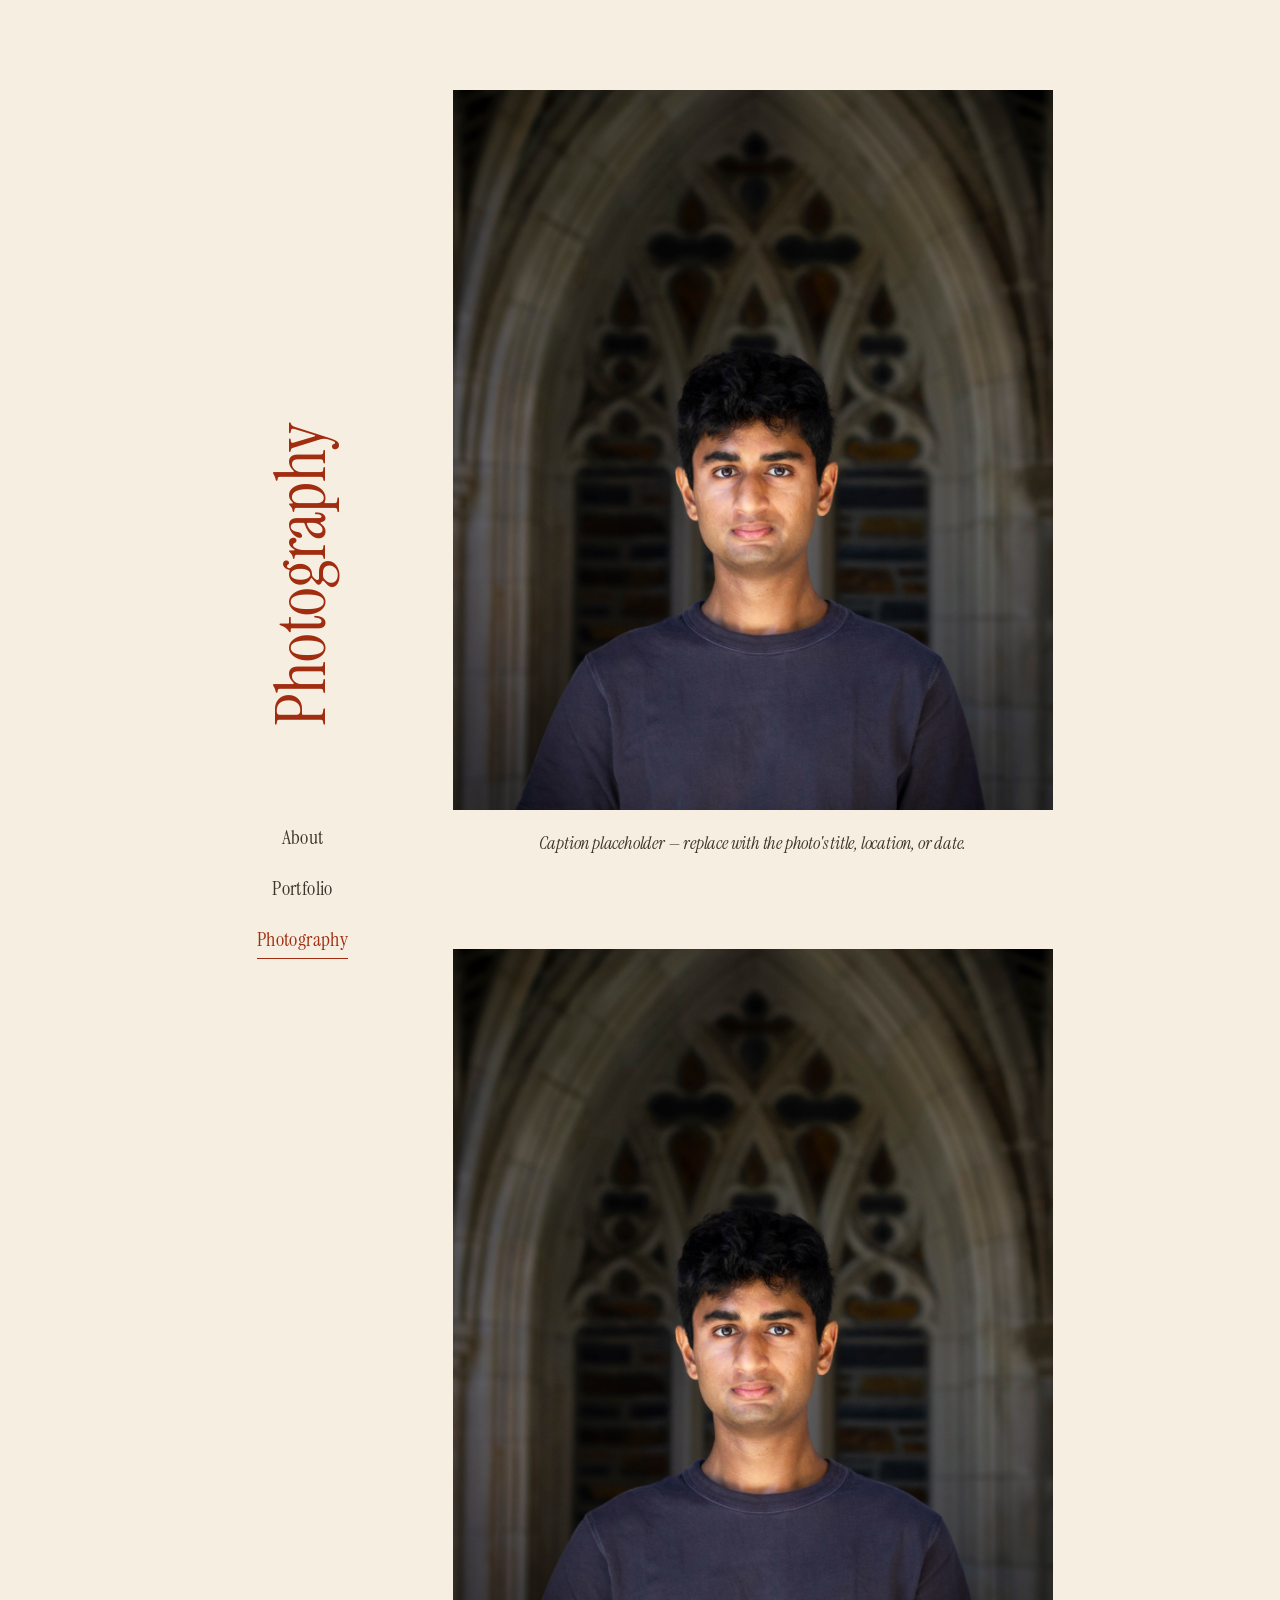
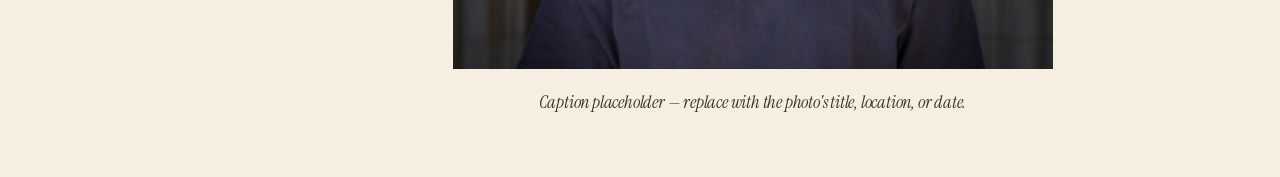
==== photography.html @ fc4f17ee "Add portfolio and photography pages with matching nav Co-Authored-By: Claude Sonnet 5 <noreply@anthr" ====
<!DOCTYPE html>
<html lang="en">
<head>
    <meta charset="UTF-8">
    <meta name="viewport" content="width=device-width, initial-scale=1.0">

    <title>Photography — Roshan Sundaram</title>
    <meta name="description" content="Roshan Sundaram — Photography.">

    <link rel="stylesheet" href="style.css">
</head>

<body>

    <main>

        <div class="content-layout">

            <aside class="identity">

                <div class="headshot-spacer" aria-hidden="true"></div>

                <div class="vertical-name">
                    <h1>Photography</h1>
                </div>

                <nav class="site-nav">
                    <a href="index.html">About</a>
                    <a href="portfolio.html">Portfolio</a>
                    <a href="photography.html" class="active">Photography</a>
                </nav>

            </aside>

            <section class="photo-list">

                <div class="photo-block">

                    <img
                        src="Photo.jpg"
                        alt="Photo placeholder one"
                        class="photo-image"
                    >

                    <p class="photo-caption">
                        Caption placeholder — replace with the photo's title, location, or date.
                    </p>

                </div>

                <div class="photo-block">

                    <img
                        src="Photo.jpg"
                        alt="Photo placeholder two"
                        class="photo-image"
                    >

                    <p class="photo-caption">
                        Caption placeholder — replace with the photo's title, location, or date.
                    </p>

                </div>

            </section>

        </div>

    </main>

</body>
</html>
---- style.css ----
/* @import url('https://fonts.googleapis.com/css2?family=DM+Sans:wght@400;500&family=Instrument+Serif:ital@0;1&family=Playfair+Display:wght@500;600&display=swap'); */
@import url('https://fonts.googleapis.com/css2?family=Instrument+Serif&display=swap');


:root {
    --background: #f6efe1;
    --text: #5e331a;
    --muted: #3f3429;
    --accent: #a12d10;
    --line: #d8cfc2;
    --link: #0f0156;
}


* {
    box-sizing: border-box;
}


html {
    scroll-behavior: smooth;
}


body {
    margin: 0;

    background: var(--background);
    color: var(--text);

    font-family: "Instrument Serif", serif;
    line-height: 1.7;
    font-size: 20px;
    letter-spacing: -0.01em;

    -webkit-font-smoothing: antialiased;
}


/* =================================
   PAGE
   ================================= */

main {
    width: min(100% - 40px, 900px);

    margin: 0 auto;

    padding: 90px 0 60px;
}


/* =================================
   MAIN TWO-COLUMN LAYOUT
   ================================= */

.content-layout {
    display: grid;

    /*
       Left column = photo + rotated title + nav
       Right column = page content
    */
    grid-template-columns: 170px minmax(0, 600px);

    column-gap: 55px;

    width: 825px;
    max-width: 100%;

    margin: 0 auto;

    align-items: start;
}


/* =================================
   LEFT IDENTITY COLUMN
   ================================= */

.identity {
    width: 150px;

    display: flex;
    flex-direction: column;
    align-items: center;

    position: sticky;
    top: 80px;
}


/* =================================
   SITE NAV — sits below the rotated title
   ================================= */

.site-nav {
    display: flex;
    flex-direction: column;
    align-items: center;

    gap: 14px;

    margin-top: 70px;
}


.site-nav a {
    color: var(--muted);

    font-family: "Instrument Serif", serif;
    font-size: 20px;

    text-decoration: none;

    letter-spacing: 0.02em;

    border-bottom: 1px solid transparent;

    padding-bottom: 2px;
}


.site-nav a:hover {
    color: var(--accent);
}


.site-nav a.active {
    color: var(--accent);
    border-bottom-color: var(--accent);
}


/* =================================
   HEADSHOT
   ================================= */

.headshot {
    display: block;

    width: 170px;
    height: 230px;

    object-fit: cover;

    border-radius: 0;

    /* More space between photo and name */
    margin: 0 0 80px;

    filter: sepia(8%);
}


/* Reserves the same vertical space as .headshot on pages
   that don't have one, so the nav lands in the same spot
   on every page */
.headshot-spacer {
    height: 230px;
    margin: 0 0 80px;
}


/* =================================
   VERTICAL NAME
   ================================= */

.vertical-name {
    width: 150px;
    height: 350px;

    display: flex;

    align-items: center;
    justify-content: center;

    overflow: visible;
}


.vertical-name h1 {
    margin: 0;

    color: var(--accent);

    font-family: "Instrument Serif", serif;

    /* Larger name */
    font-size: 70px;

    font-weight: 400;

    line-height: 1;

    letter-spacing: -0.01em;

    white-space: nowrap;

    /* Reads from bottom to top */
    transform: rotate(-90deg);
}

/* =================================
   BIOGRAPHY
   ================================= */

.bio {
    width: 100%;
}


.bio p {
    margin: 0 0 30px;

    color: var(--muted);

    font-size: inherit;

    line-height: 1.8;

    text-align: justify;

    text-justify: inter-word;
}



.bio a {
    color: var(--muted);

    text-decoration: underline;
}


.bio a:hover {
    text-decoration: none;
}


/* =================================
   PORTFOLIO
   ================================= */

.portfolio-list {
    display: flex;
    flex-direction: column;

    width: 100%;

    gap: 60px;
}


.portfolio-item {
    display: grid;

    grid-template-columns: 200px minmax(0, 1fr);

    column-gap: 28px;

    align-items: start;
}


.portfolio-image {
    display: block;

    width: 100%;
    height: 220px;

    object-fit: cover;

    filter: sepia(8%);
}


.portfolio-text h2 {
    margin: 0 0 12px;

    color: var(--accent);

    font-family: "Instrument Serif", serif;
    font-size: 32px;
    font-weight: 400;
}


.portfolio-text p {
    margin: 0;

    color: var(--muted);

    font-size: inherit;
    line-height: 1.8;

    text-align: justify;
    text-justify: inter-word;
}


/* =================================
   PHOTOGRAPHY
   ================================= */

.photo-list {
    display: flex;
    flex-direction: column;

    width: 100%;

    gap: 90px;
}


.photo-block {
    display: flex;
    flex-direction: column;

    align-items: center;
}


.photo-image {
    display: block;

    width: 100%;

    max-height: 80vh;

    object-fit: cover;

    filter: sepia(8%);
}


.photo-caption {
    margin: 18px 0 0;

    color: var(--muted);

    font-family: "Instrument Serif", serif;
    font-style: italic;
    font-size: 18px;

    text-align: center;
}


/* =================================
   MOBILE
   ================================= */

@media (max-width: 1000px) {

    main {
        width: calc(100% - 32px);
        padding: 55px 0 45px;
    }


    /* ==============================
       MOBILE NAV
       ============================== */

    .site-nav {
        flex-direction: row;
        justify-content: center;

        gap: 24px;

        margin-top: 20px;
    }


    .site-nav a {
        font-size: 16px;
    }


    /* ==============================
       MOBILE PORTFOLIO
       ============================== */

    .portfolio-list {
        gap: 45px;
    }


    .portfolio-item {
        display: flex;
        flex-direction: column;

        gap: 18px;
    }


    .portfolio-image {
        height: auto;

        aspect-ratio: 4 / 3;
    }


    /* ==============================
       MOBILE PHOTOGRAPHY
       ============================== */

    .photo-list {
        gap: 55px;
    }


    /* Stack everything vertically */

    .content-layout {
        display: flex;
        flex-direction: column;

        width: 100%;
        gap: 35px;
    }


    /* ==============================
       MOBILE HEADER
       ============================== */

    .identity {
        width: 100%;

        position: static;

        display: block;

        text-align: center;
    }


    /* Hide photo completely */

    .headshot,
    .headshot-spacer {
        display: none;
    }


    /* Remove the desktop vertical-name box */

    .vertical-name {
        width: 100%;
        height: auto;

        display: block;
    }


    /* Horizontal name */

    .vertical-name h1 {
        margin: 0;

        color: var(--accent);

        font-family: "Instrument Serif", serif;

        font-size: clamp(40px, 12vw, 58px);

        font-weight: 400;

        line-height: 1.05;

        letter-spacing: -0.01em;

        white-space: normal;

        transform: none;
    }


    /* ==============================
       MOBILE BODY
       ============================== */

    .bio {
        width: 100%;
    }


    .bio p {
        margin-bottom: 28px;

        font-size: inherit;

        line-height: 1.8;

        text-align: left;
    }

}
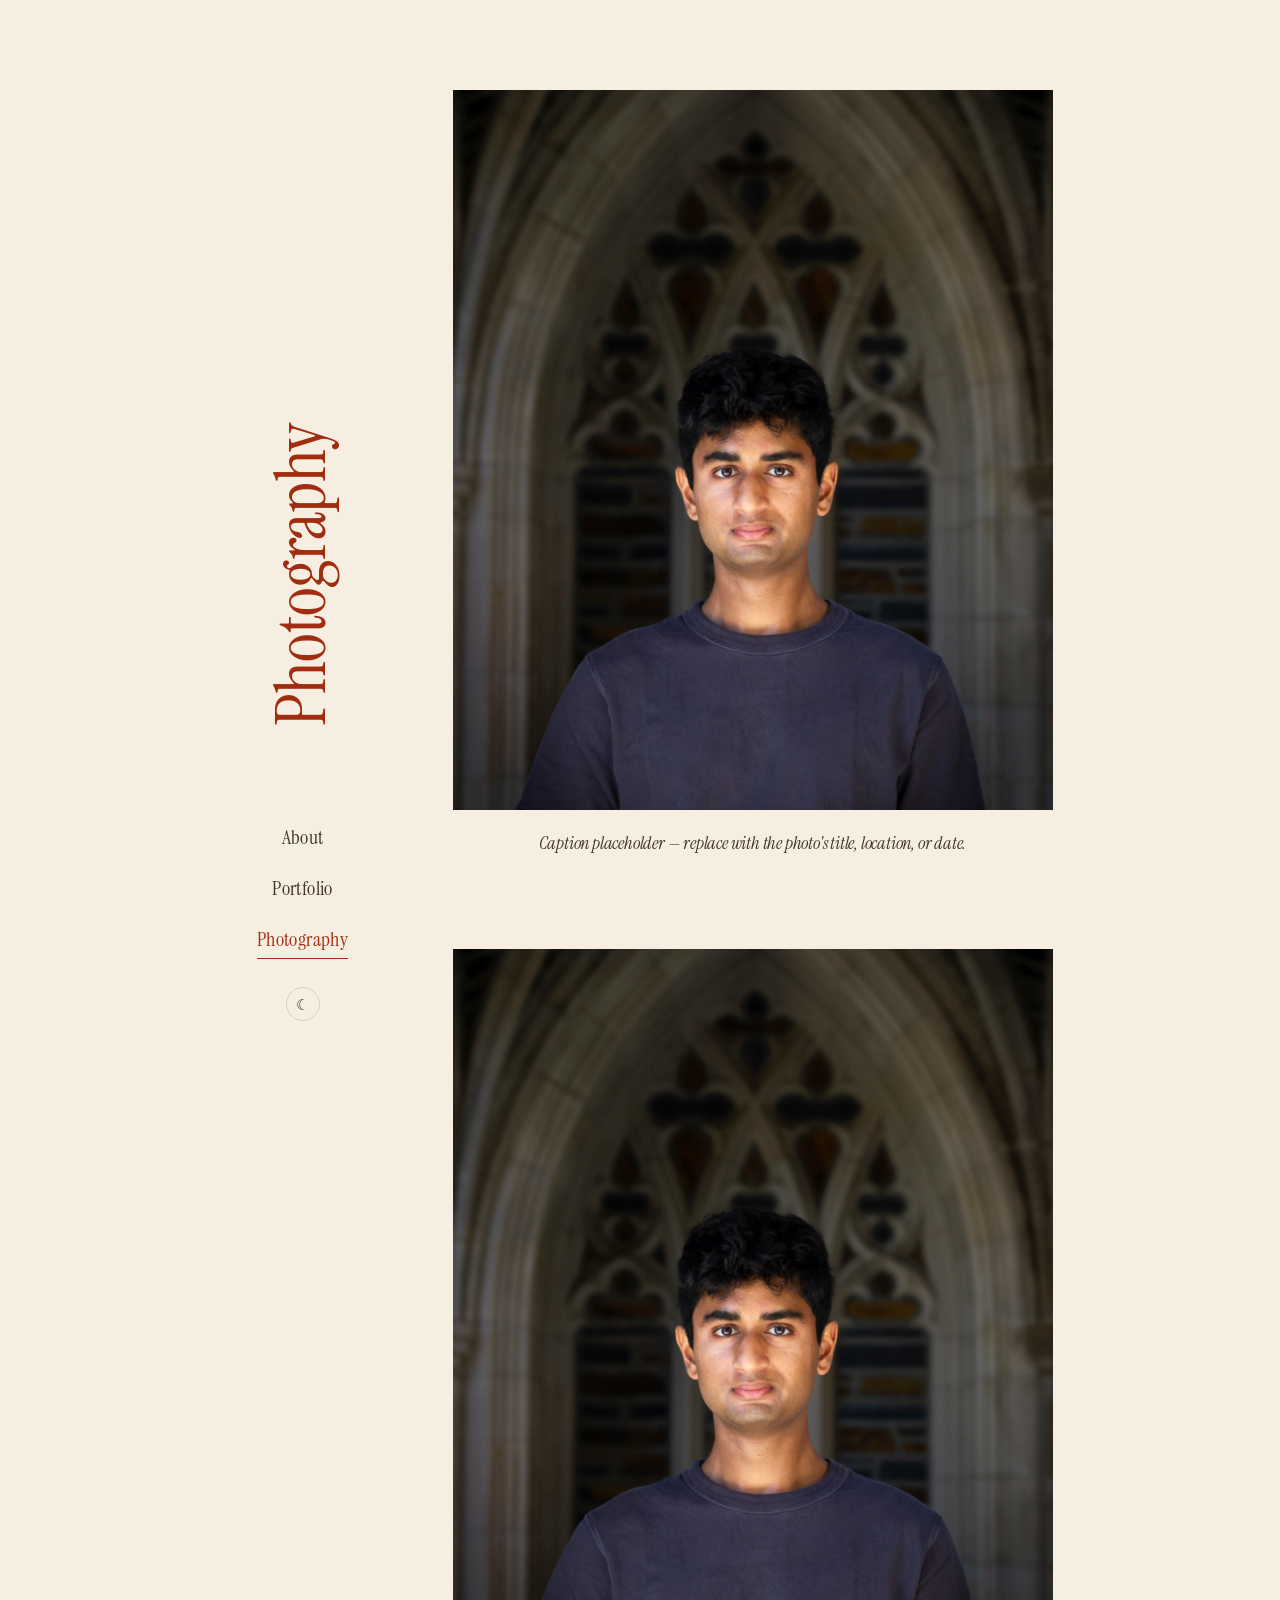
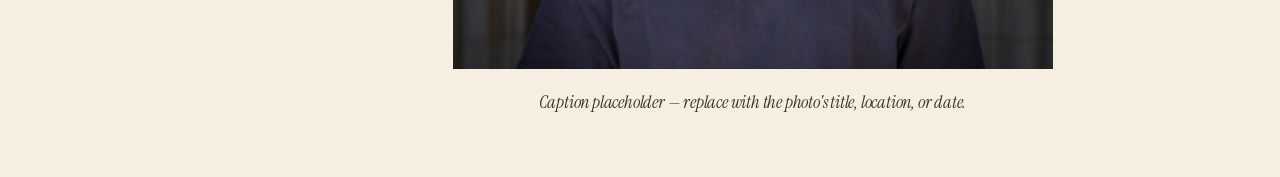
==== commit 854e6569: "Add dark theme with system-detected and manual toggle Adds a burgundy/gold dark palette alongside th" ====
--- a/photography.html
+++ b/photography.html
@@ -7,7 +7,19 @@
     <title>Photography — Roshan Sundaram</title>
     <meta name="description" content="Roshan Sundaram — Photography.">
 
+    <script>
+        (function () {
+            try {
+                var saved = localStorage.getItem("theme");
+                if (saved === "light" || saved === "dark") {
+                    document.documentElement.setAttribute("data-theme", saved);
+                }
+            } catch (e) {}
+        })();
+    </script>
+
     <link rel="stylesheet" href="style.css">
+    <script src="theme.js" defer></script>
 </head>
 
 <body>
@@ -29,6 +41,10 @@
                     <a href="portfolio.html">Portfolio</a>
                     <a href="photography.html" class="active">Photography</a>
                 </nav>
+
+                <button class="theme-toggle" type="button" aria-label="Switch to dark theme">
+                    <span class="theme-toggle-icon" aria-hidden="true">☾</span>
+                </button>
 
             </aside>
 
--- a/style.css
+++ b/style.css
@@ -1,6 +1,20 @@
 /* @import url('https://fonts.googleapis.com/css2?family=DM+Sans:wght@400;500&family=Instrument+Serif:ital@0;1&family=Playfair+Display:wght@500;600&display=swap'); */
 @import url('https://fonts.googleapis.com/css2?family=Instrument+Serif&display=swap');
 
+
+/* =================================
+   THEME
+   Portable dark-mode pattern: light values live on bare
+   :root. Dark values are defined twice — once inside a
+   prefers-color-scheme media query (automatic, system-driven)
+   and once under :root[data-theme="dark"] (manual override,
+   set by theme.js and persisted to localStorage). The media
+   query is guarded by :not([data-theme="light"]) so a manual
+   "light" choice can override a dark system preference too.
+   To reuse on another site: copy this whole block, swap the
+   six hex values per theme, and drop in theme.js + a
+   .theme-toggle button.
+   ================================= */
 
 :root {
     --background: #f6efe1;
@@ -12,8 +26,32 @@
 }
 
 
+@media (prefers-color-scheme: dark) {
+    :root:not([data-theme="light"]) {
+        --background: #241420;
+        --text: #ecdfc8;
+        --muted: #cabaa0;
+        --accent: #d3a15c;
+        --line: #4a3345;
+        --link: #cbb9e8;
+    }
+}
+
+
+:root[data-theme="dark"] {
+    --background: #241420;
+    --text: #ecdfc8;
+    --muted: #cabaa0;
+    --accent: #d3a15c;
+    --line: #4a3345;
+    --link: #cbb9e8;
+}
+
+
 * {
     box-sizing: border-box;
+
+    transition: background-color 0.25s ease, color 0.25s ease, border-color 0.25s ease;
 }
 
 
@@ -129,6 +167,38 @@
 .site-nav a.active {
     color: var(--accent);
     border-bottom-color: var(--accent);
+}
+
+
+/* =================================
+   THEME TOGGLE — sits below the nav
+   ================================= */
+
+.theme-toggle {
+    margin-top: 28px;
+
+    width: 34px;
+    height: 34px;
+
+    display: flex;
+    align-items: center;
+    justify-content: center;
+
+    background: transparent;
+    border: 1px solid var(--line);
+    border-radius: 50%;
+
+    color: var(--muted);
+    font-size: 15px;
+    line-height: 1;
+
+    cursor: pointer;
+}
+
+
+.theme-toggle:hover {
+    color: var(--accent);
+    border-color: var(--accent);
 }
 
 
@@ -378,6 +448,11 @@
     }
 
 
+    .theme-toggle {
+        margin-top: 20px;
+    }
+
+
     /* ==============================
        MOBILE PORTFOLIO
        ============================== */
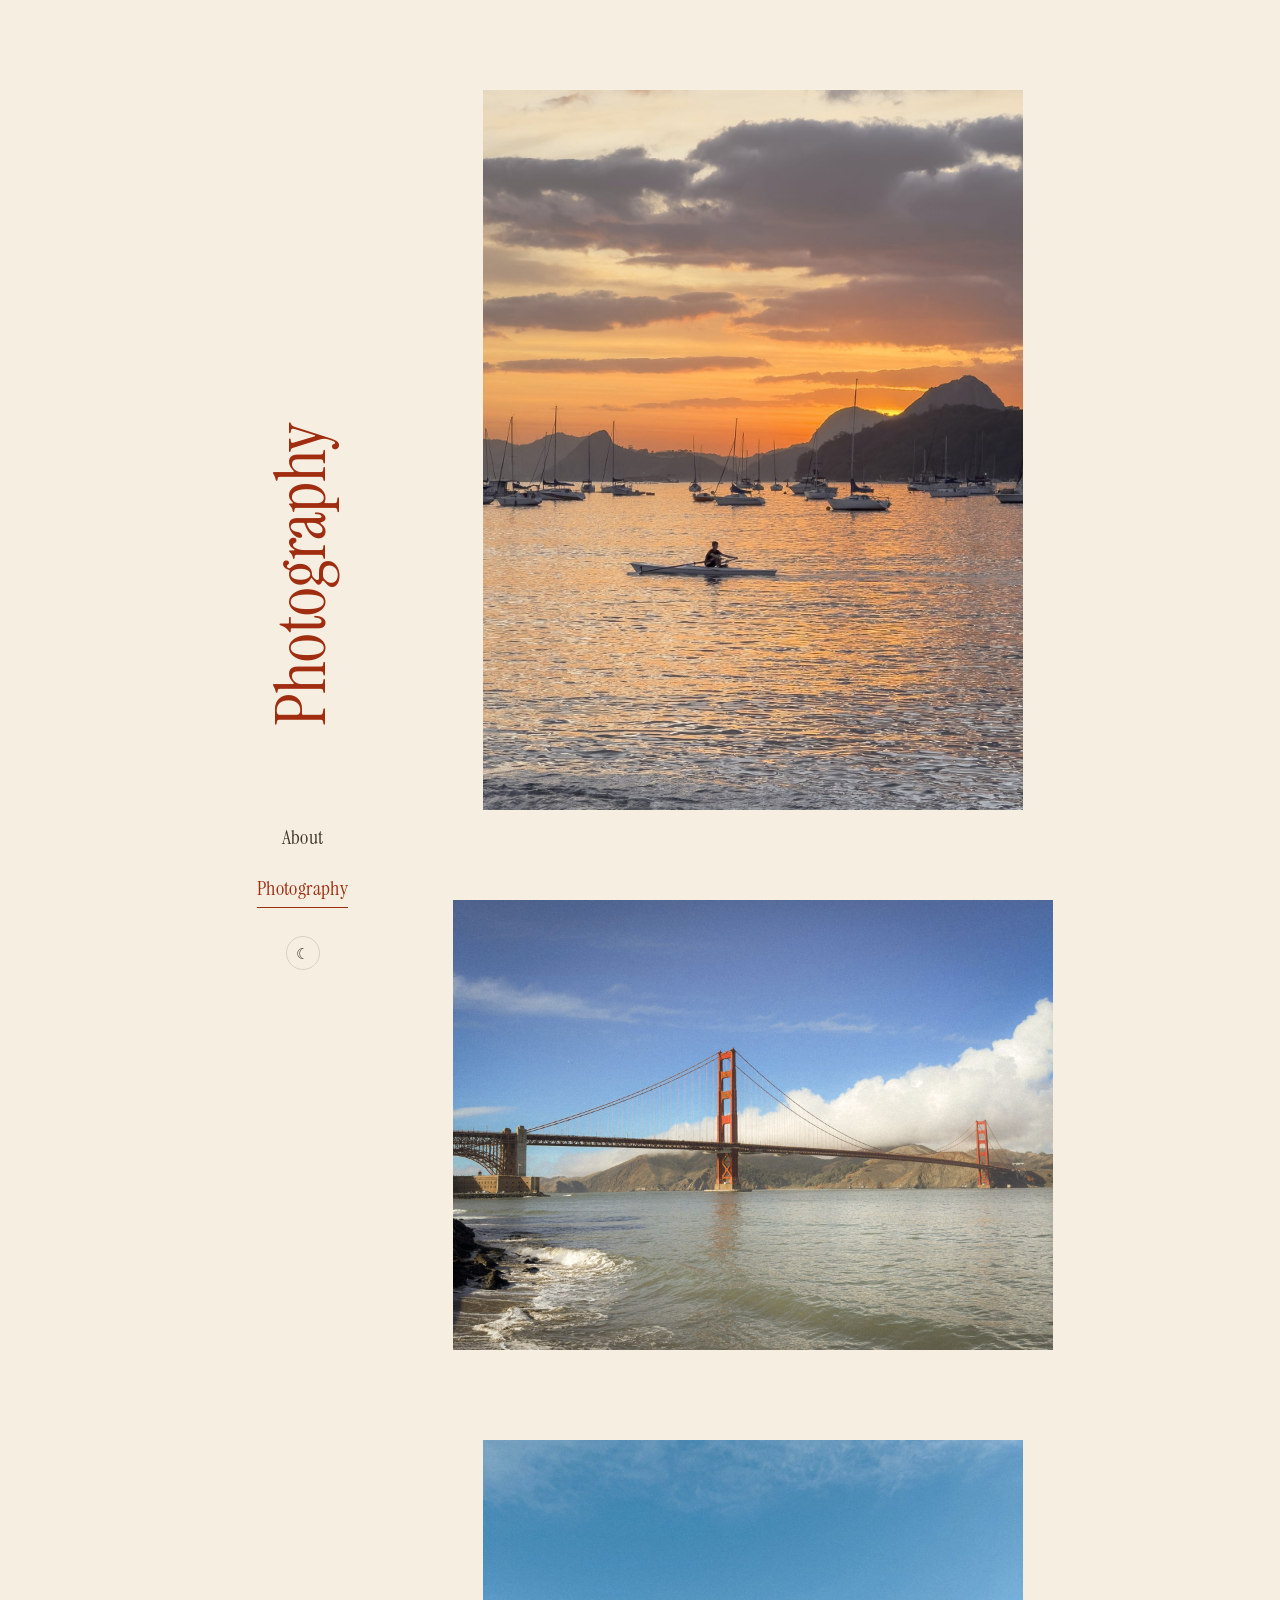
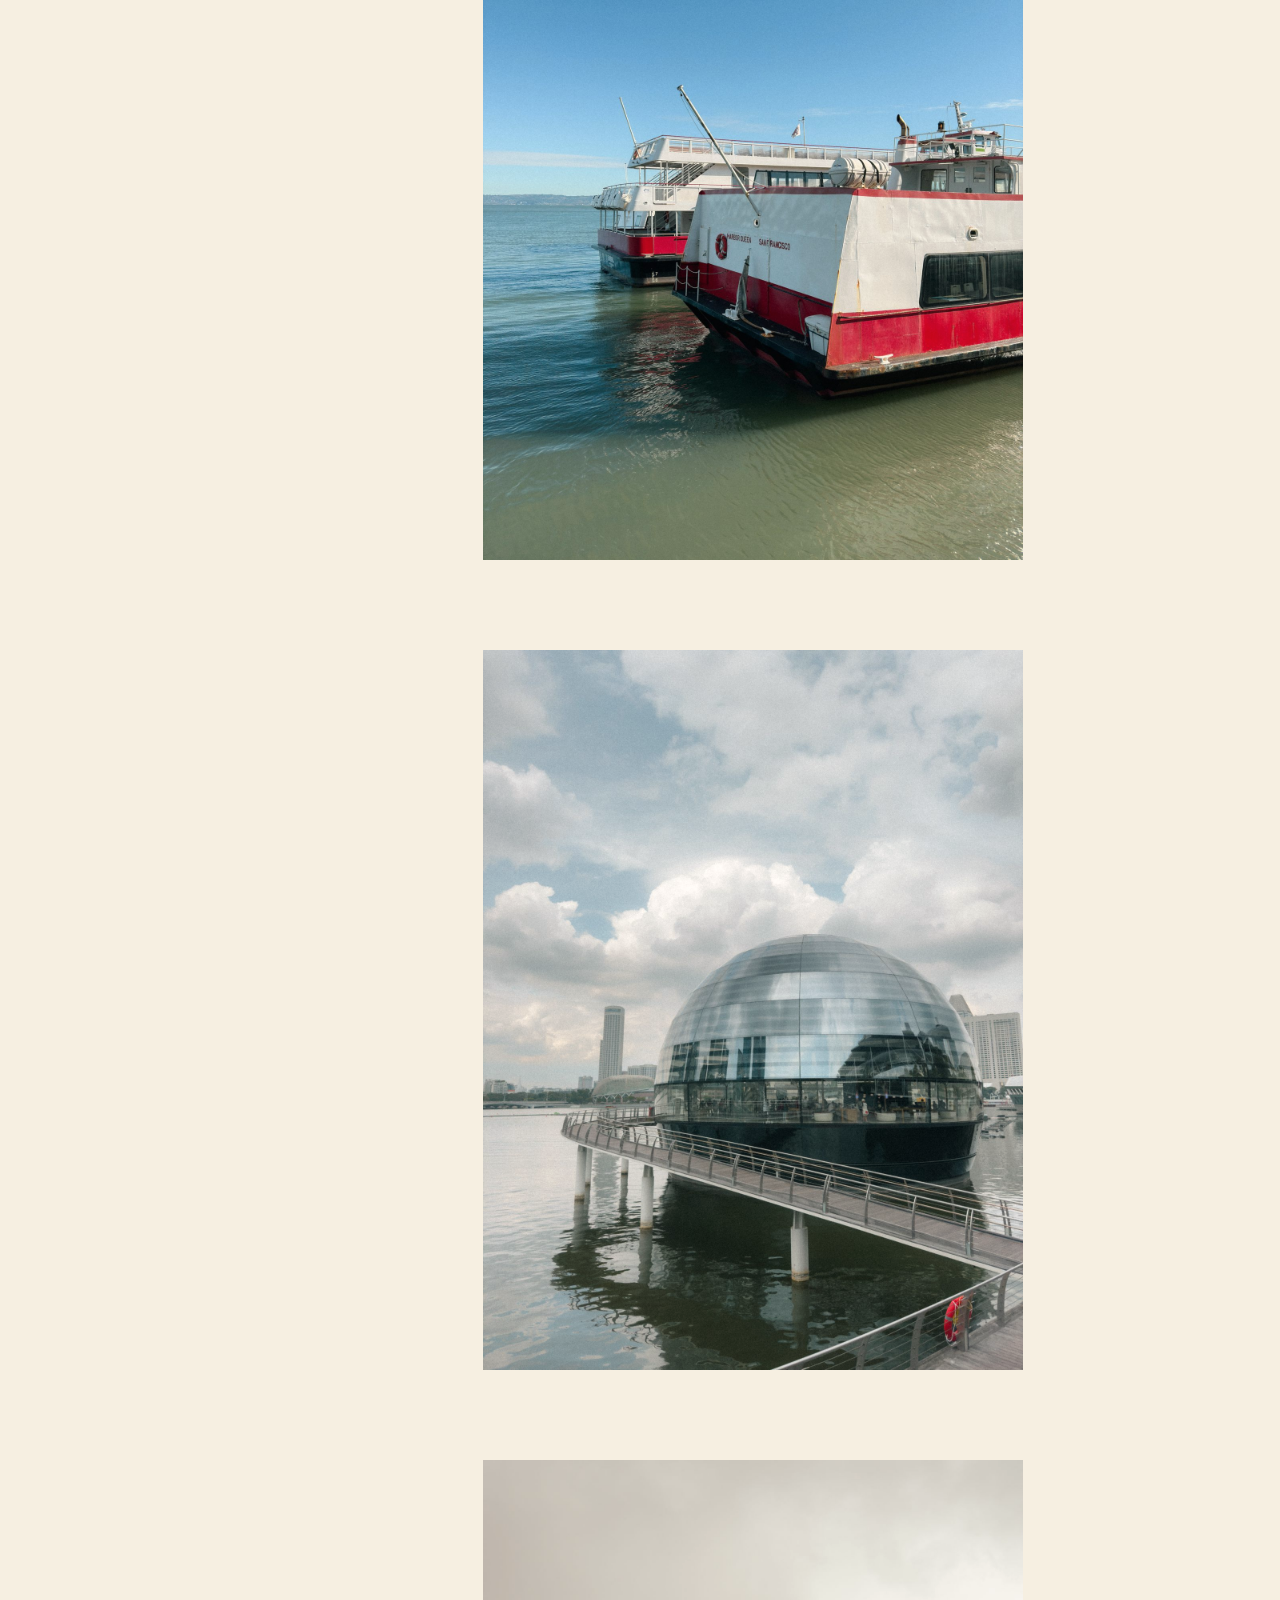
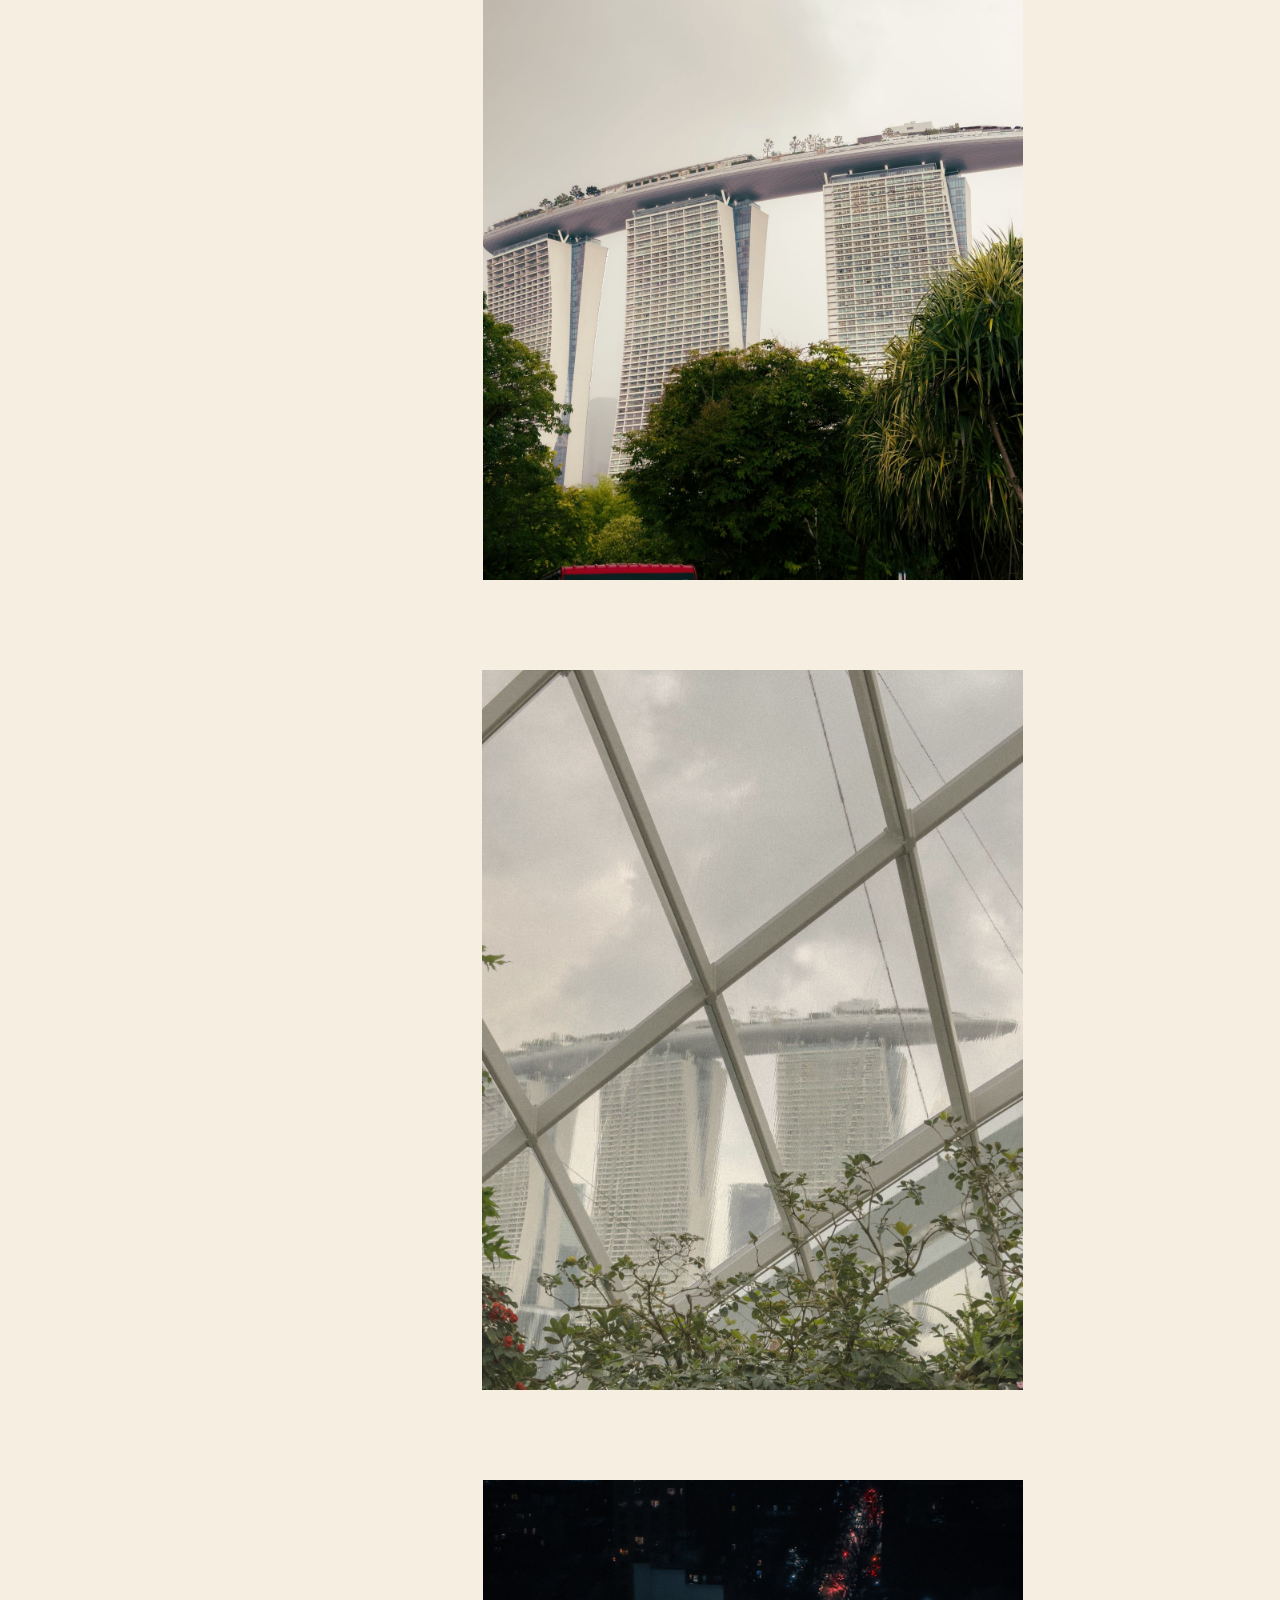
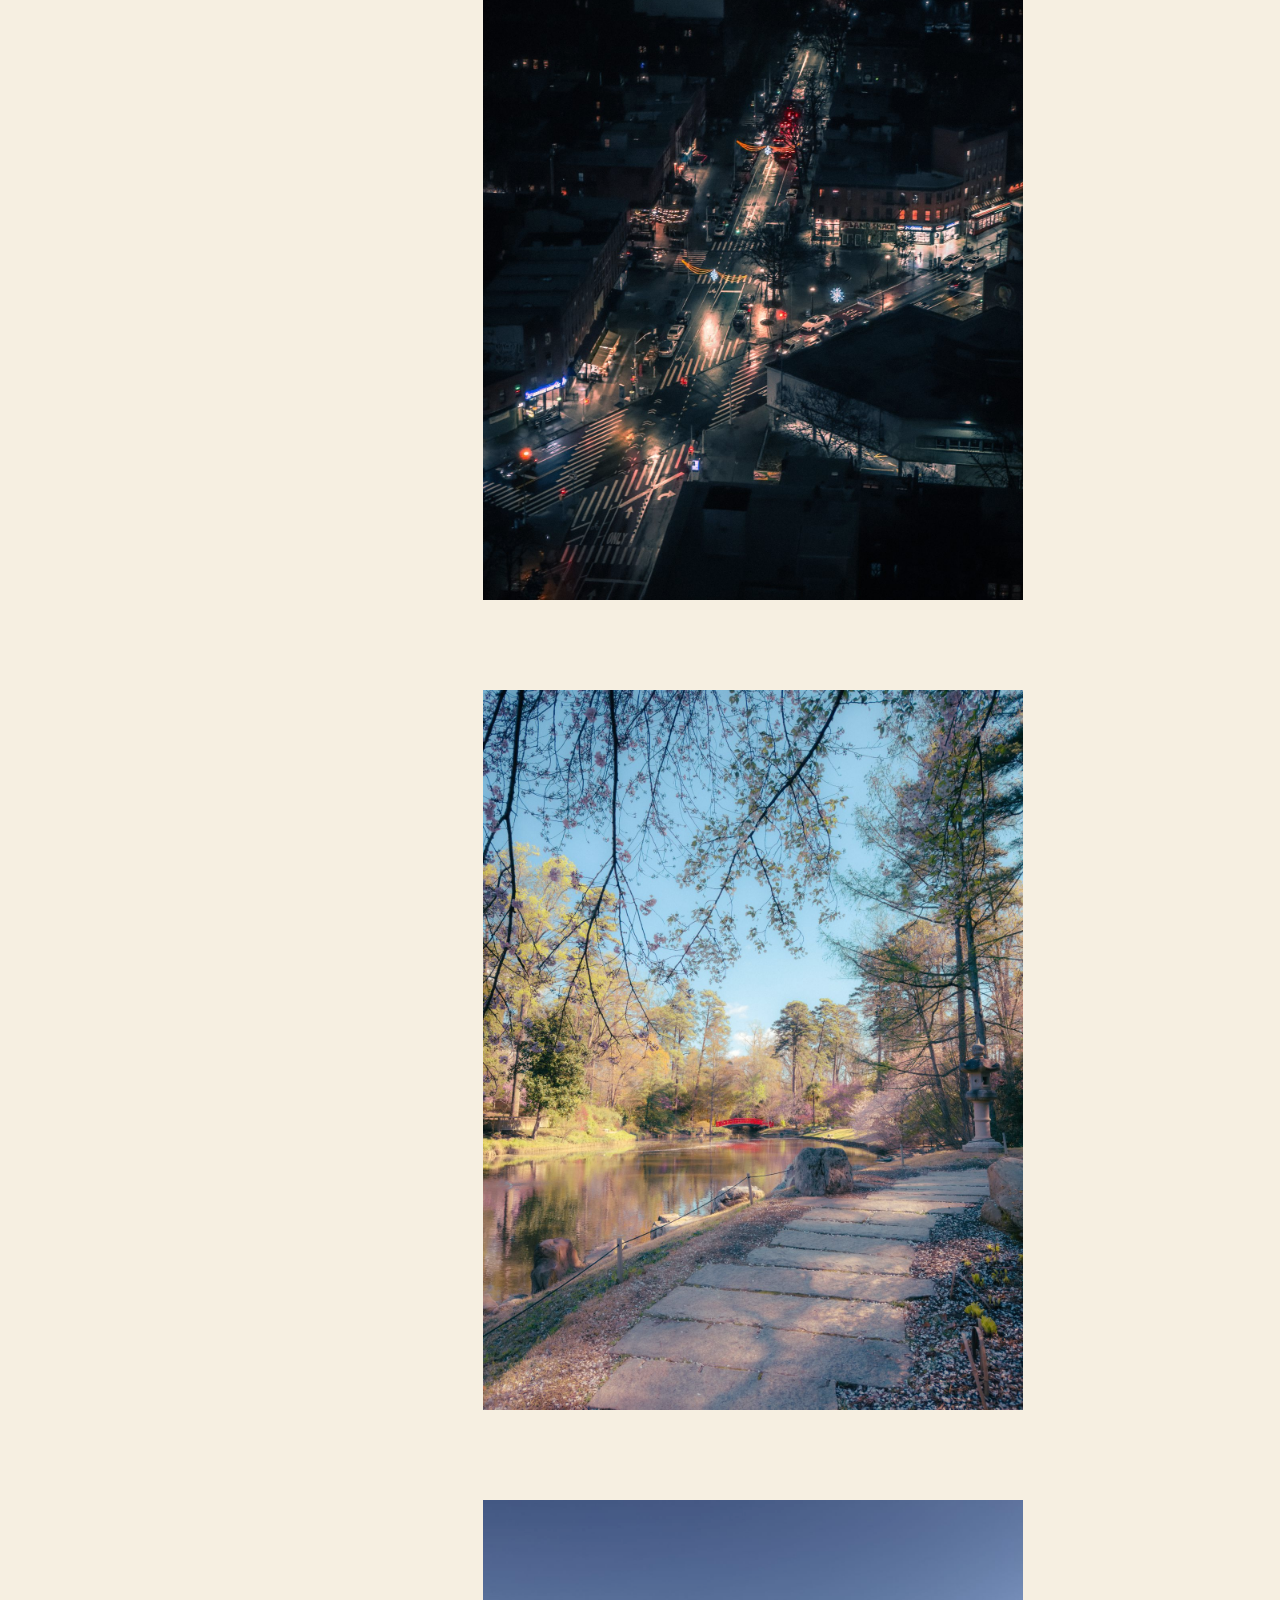
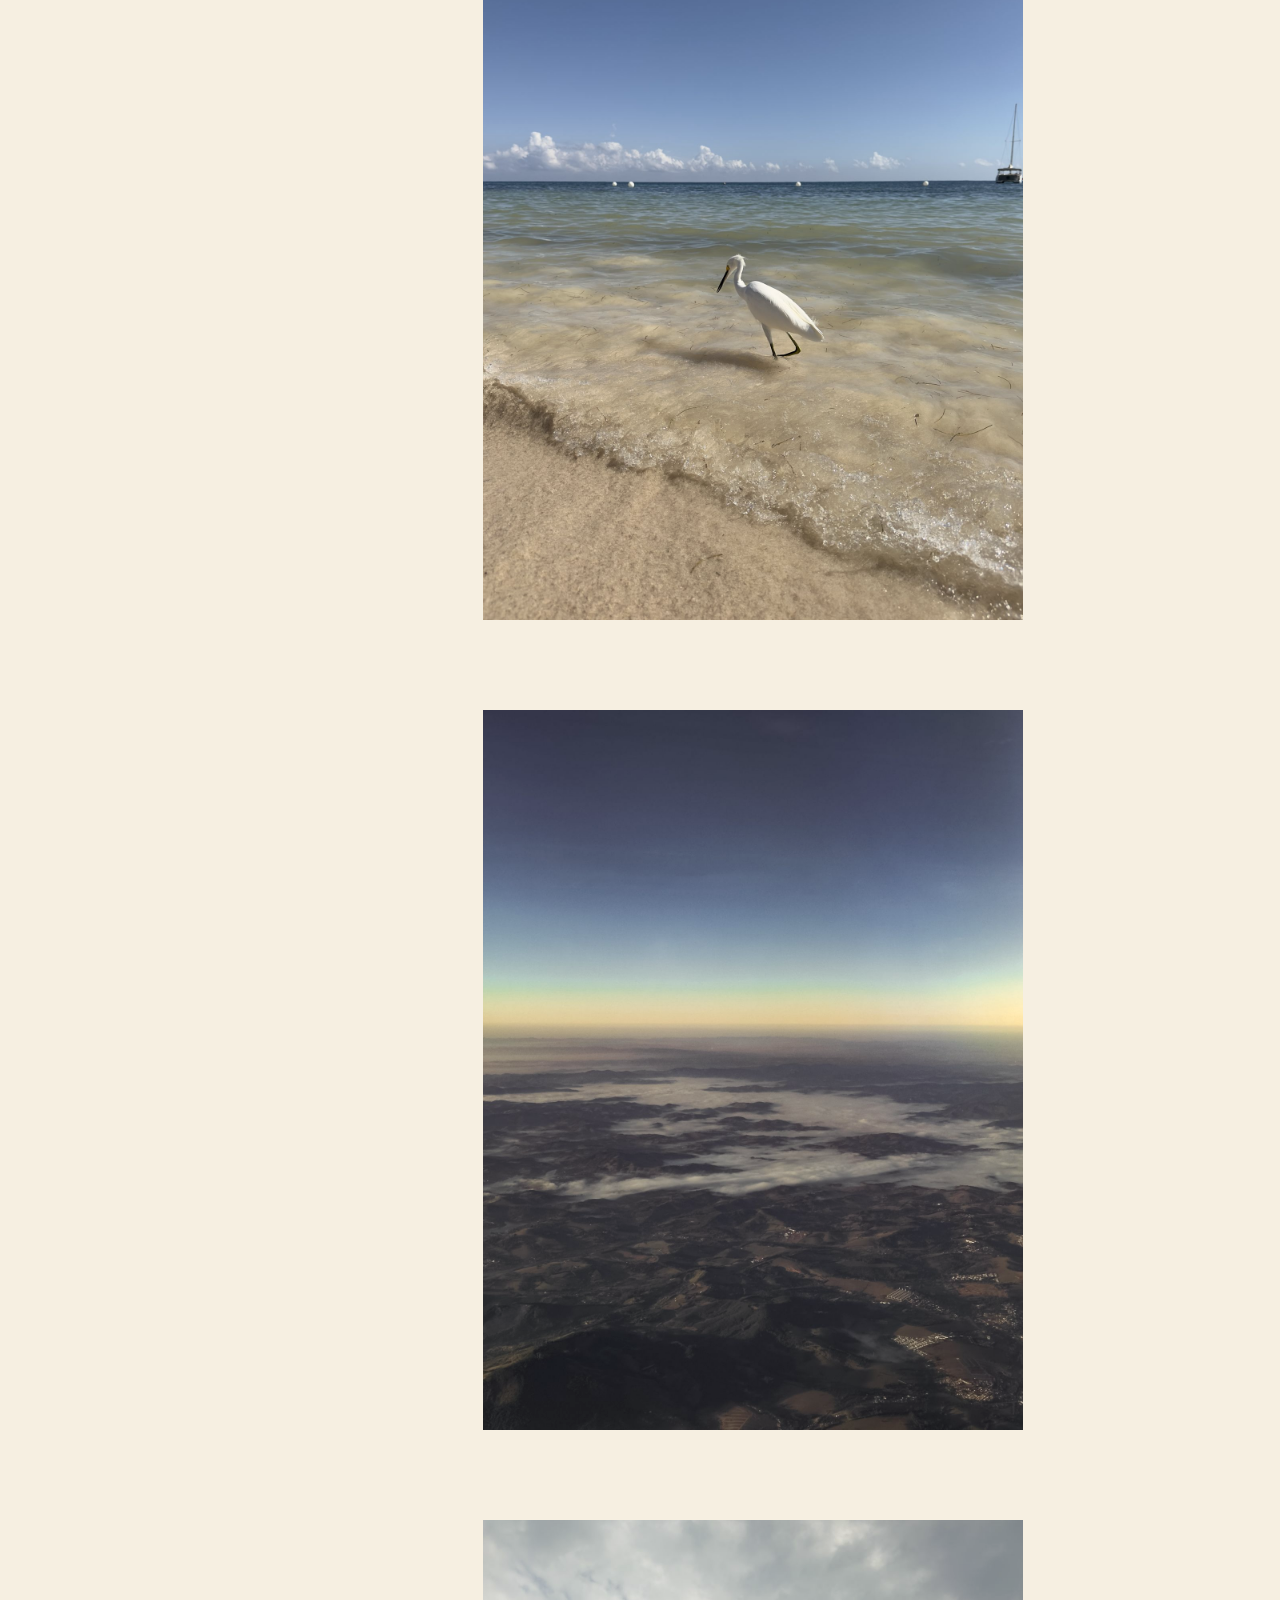
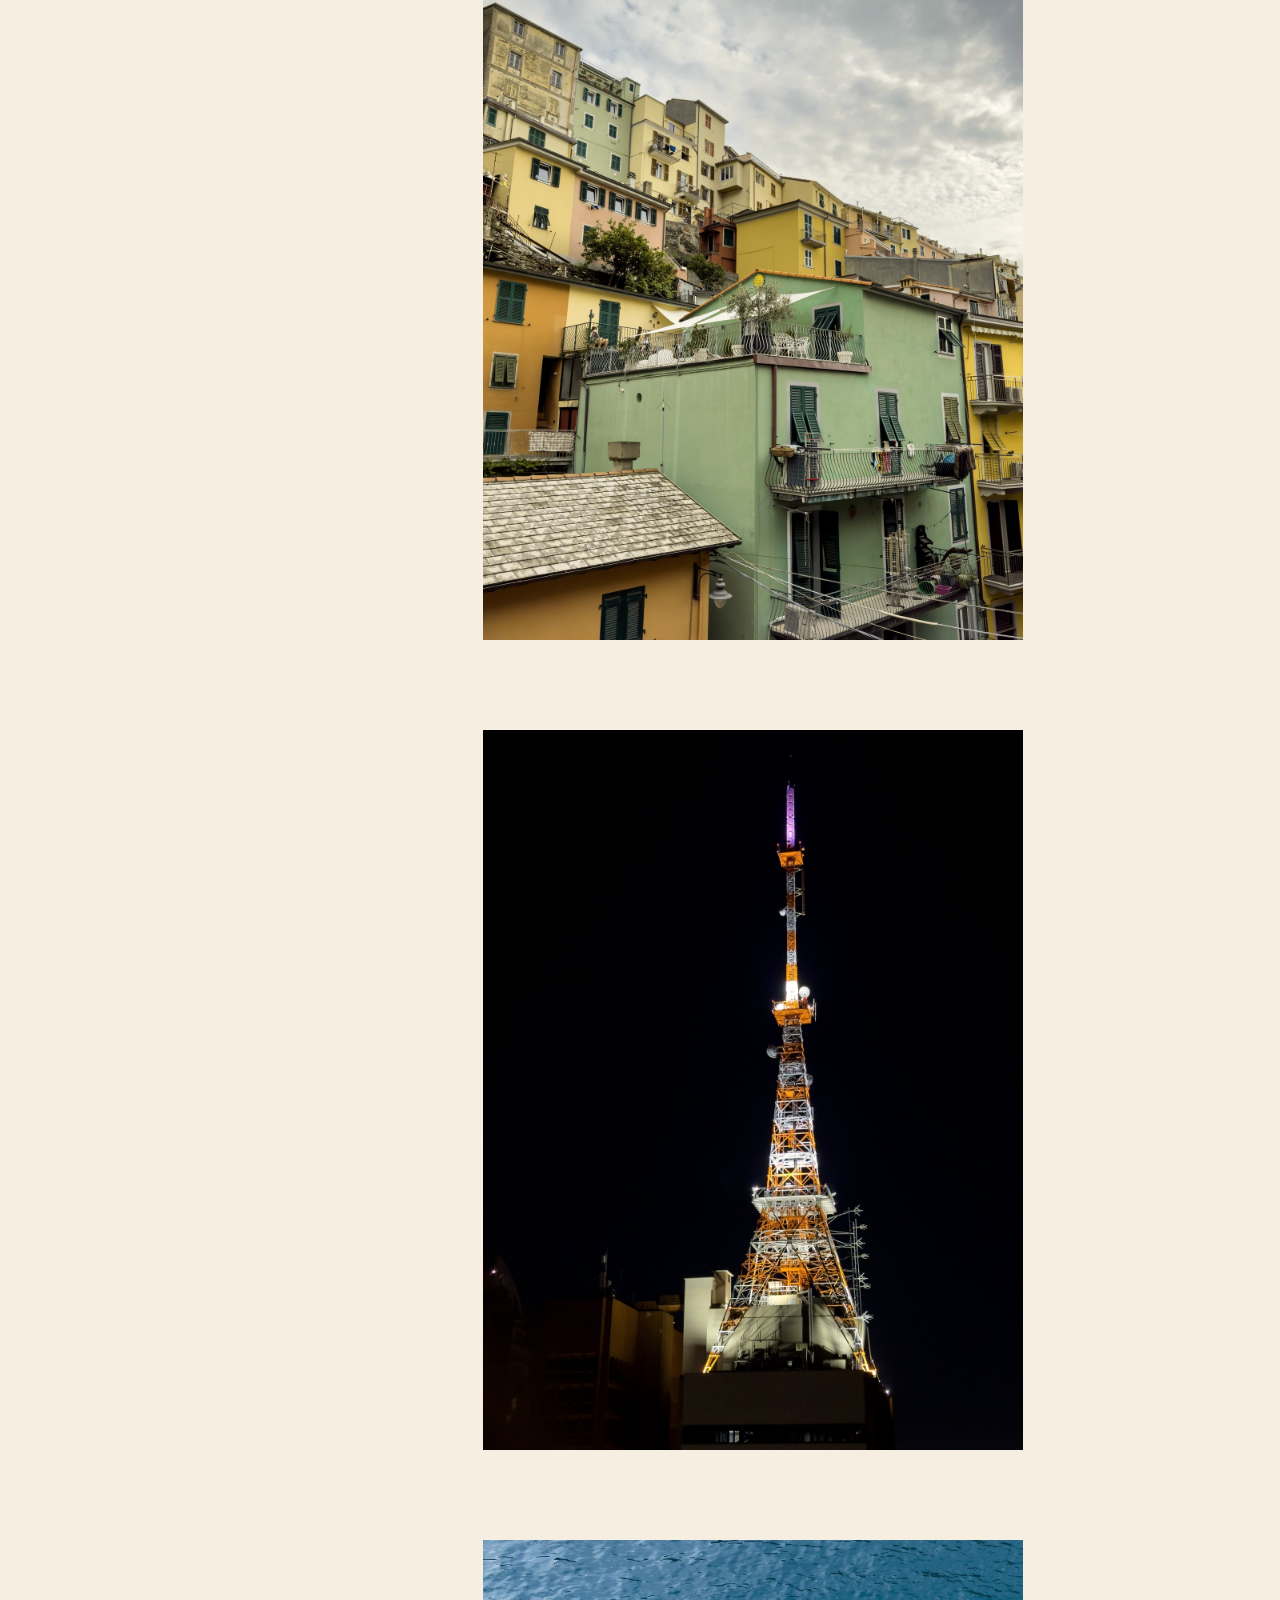
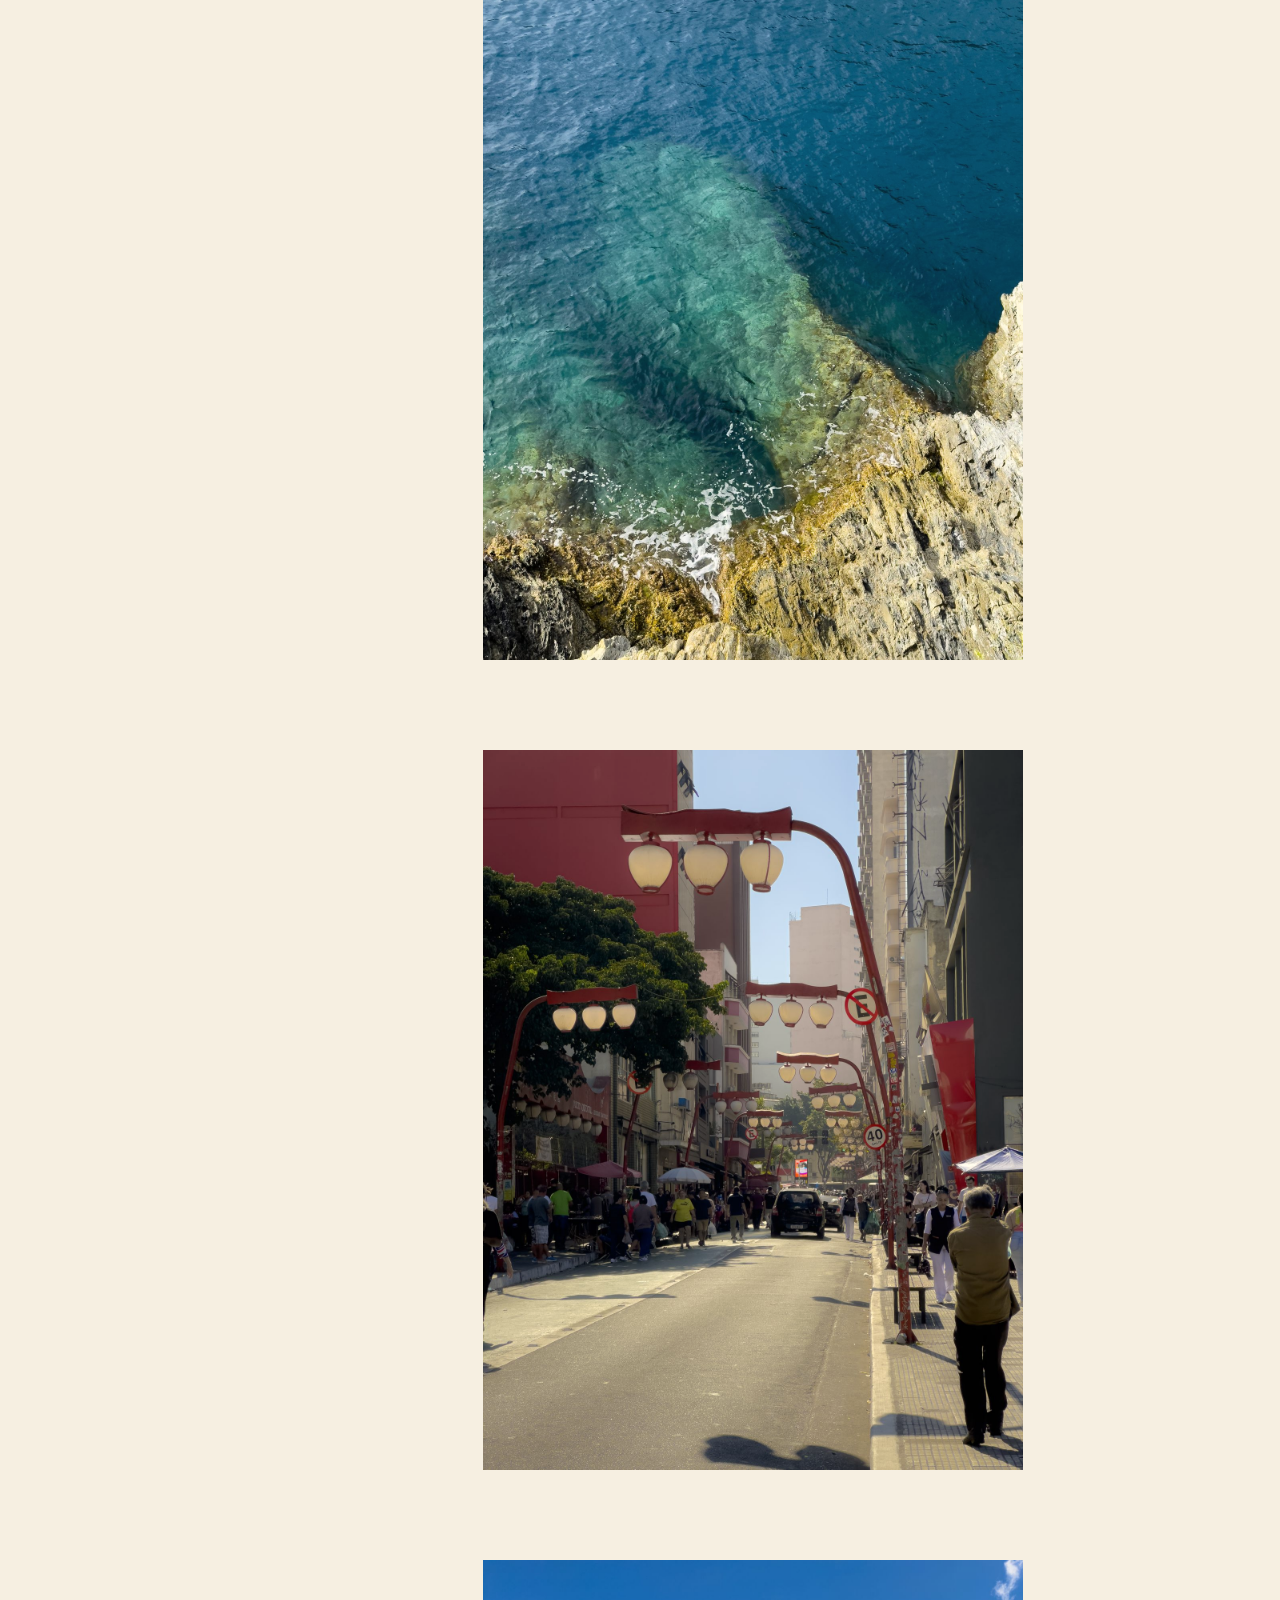
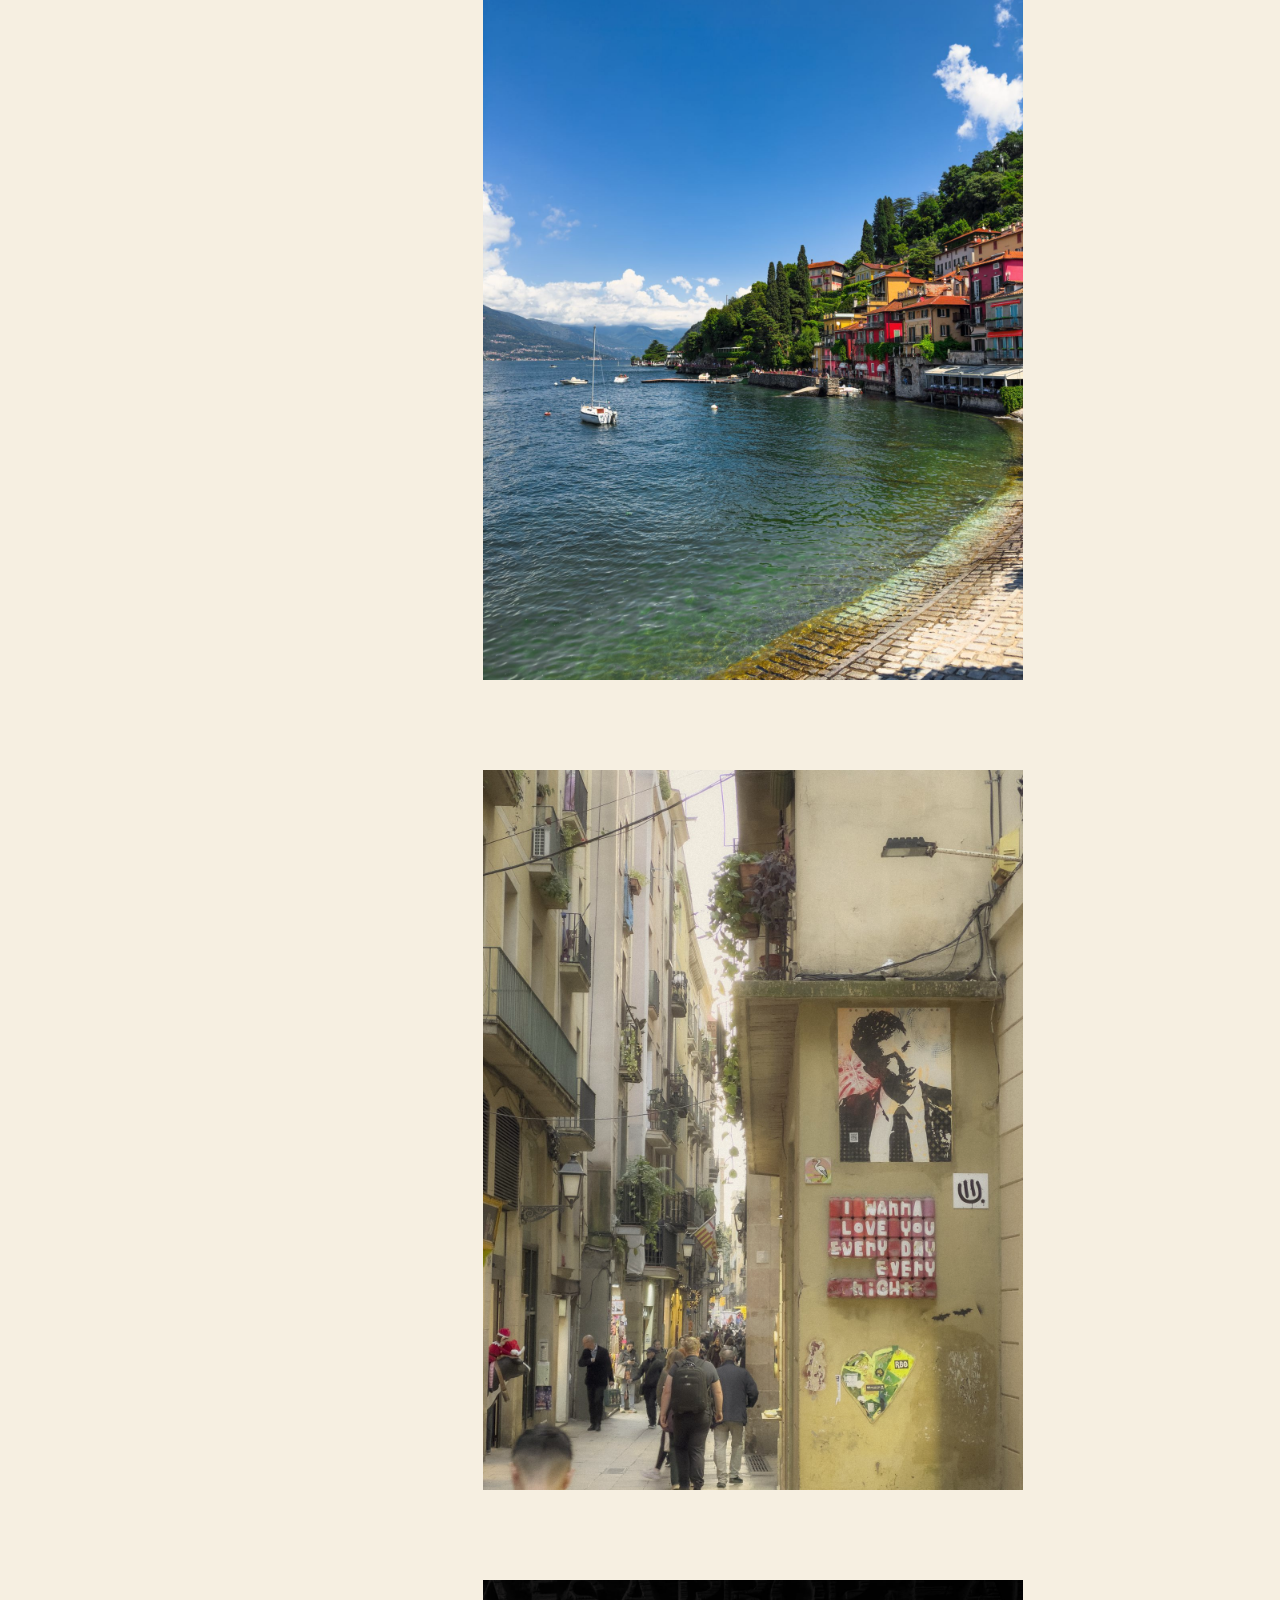
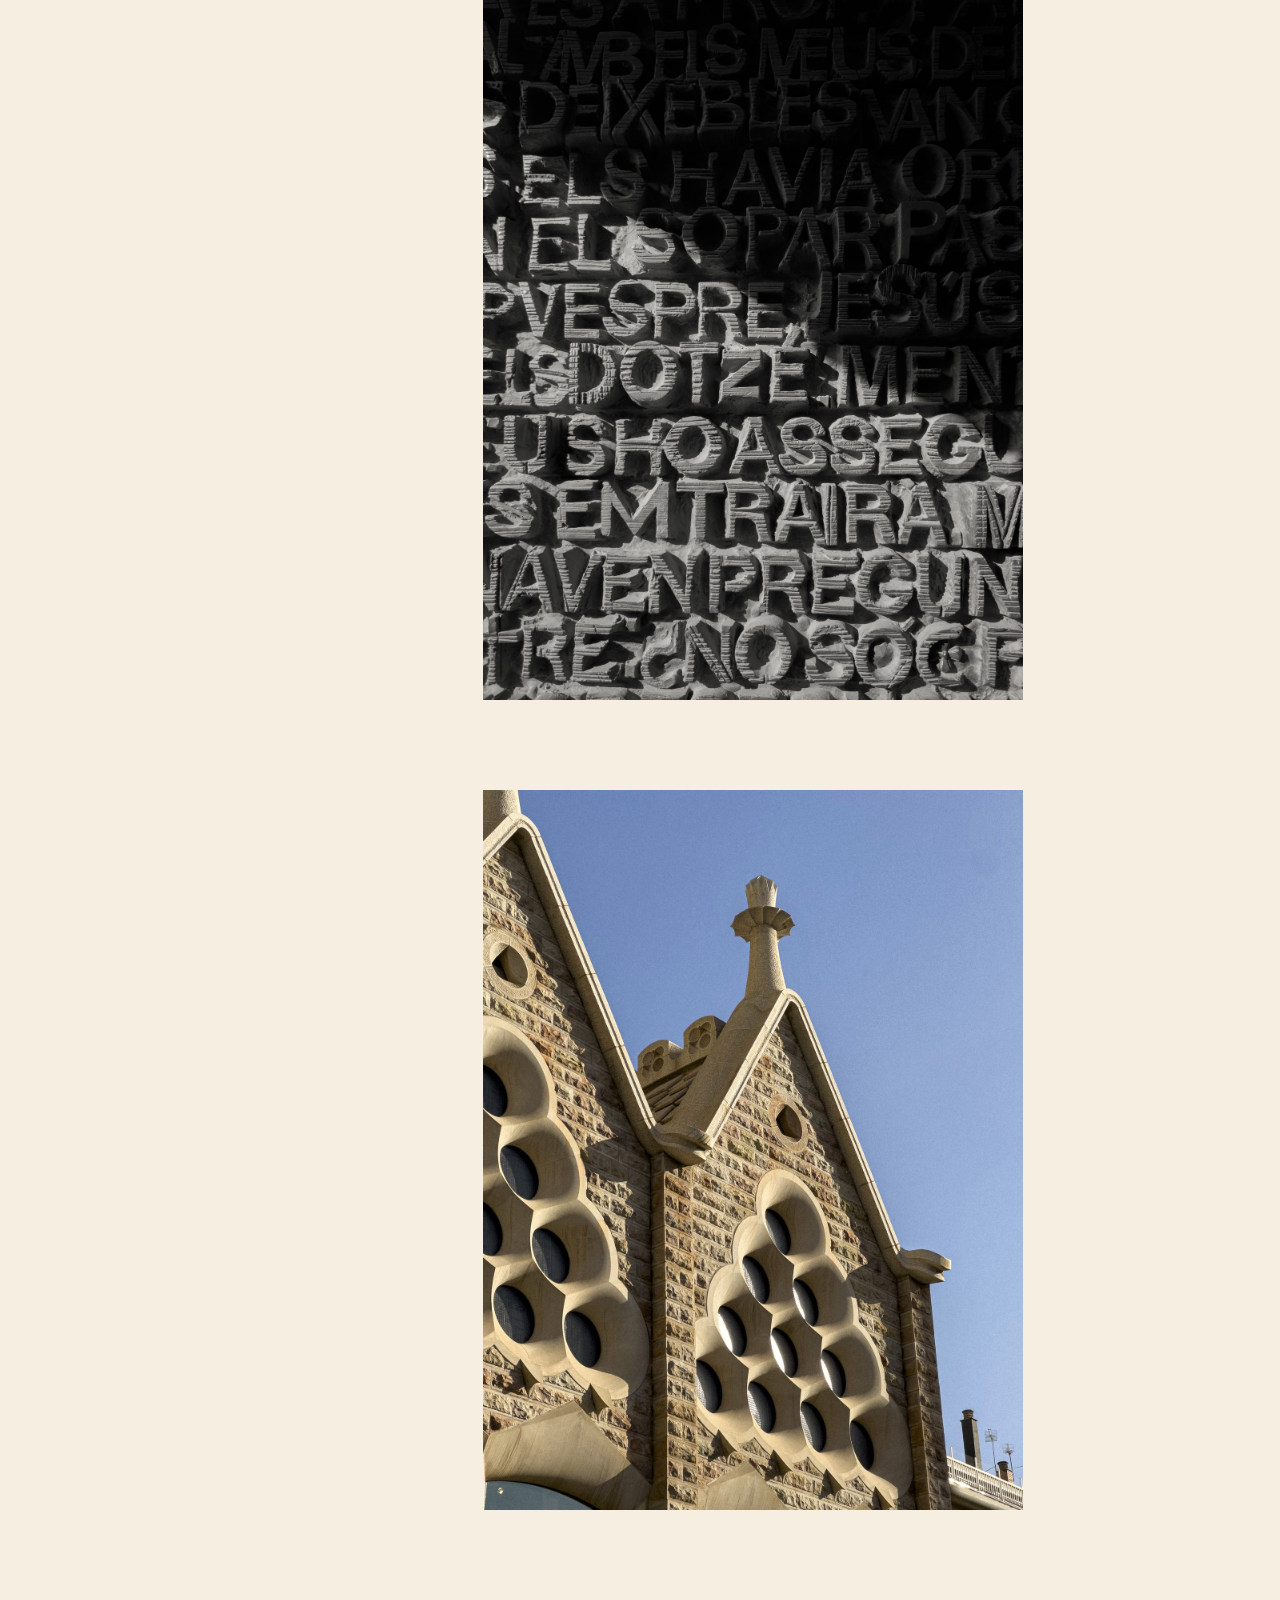
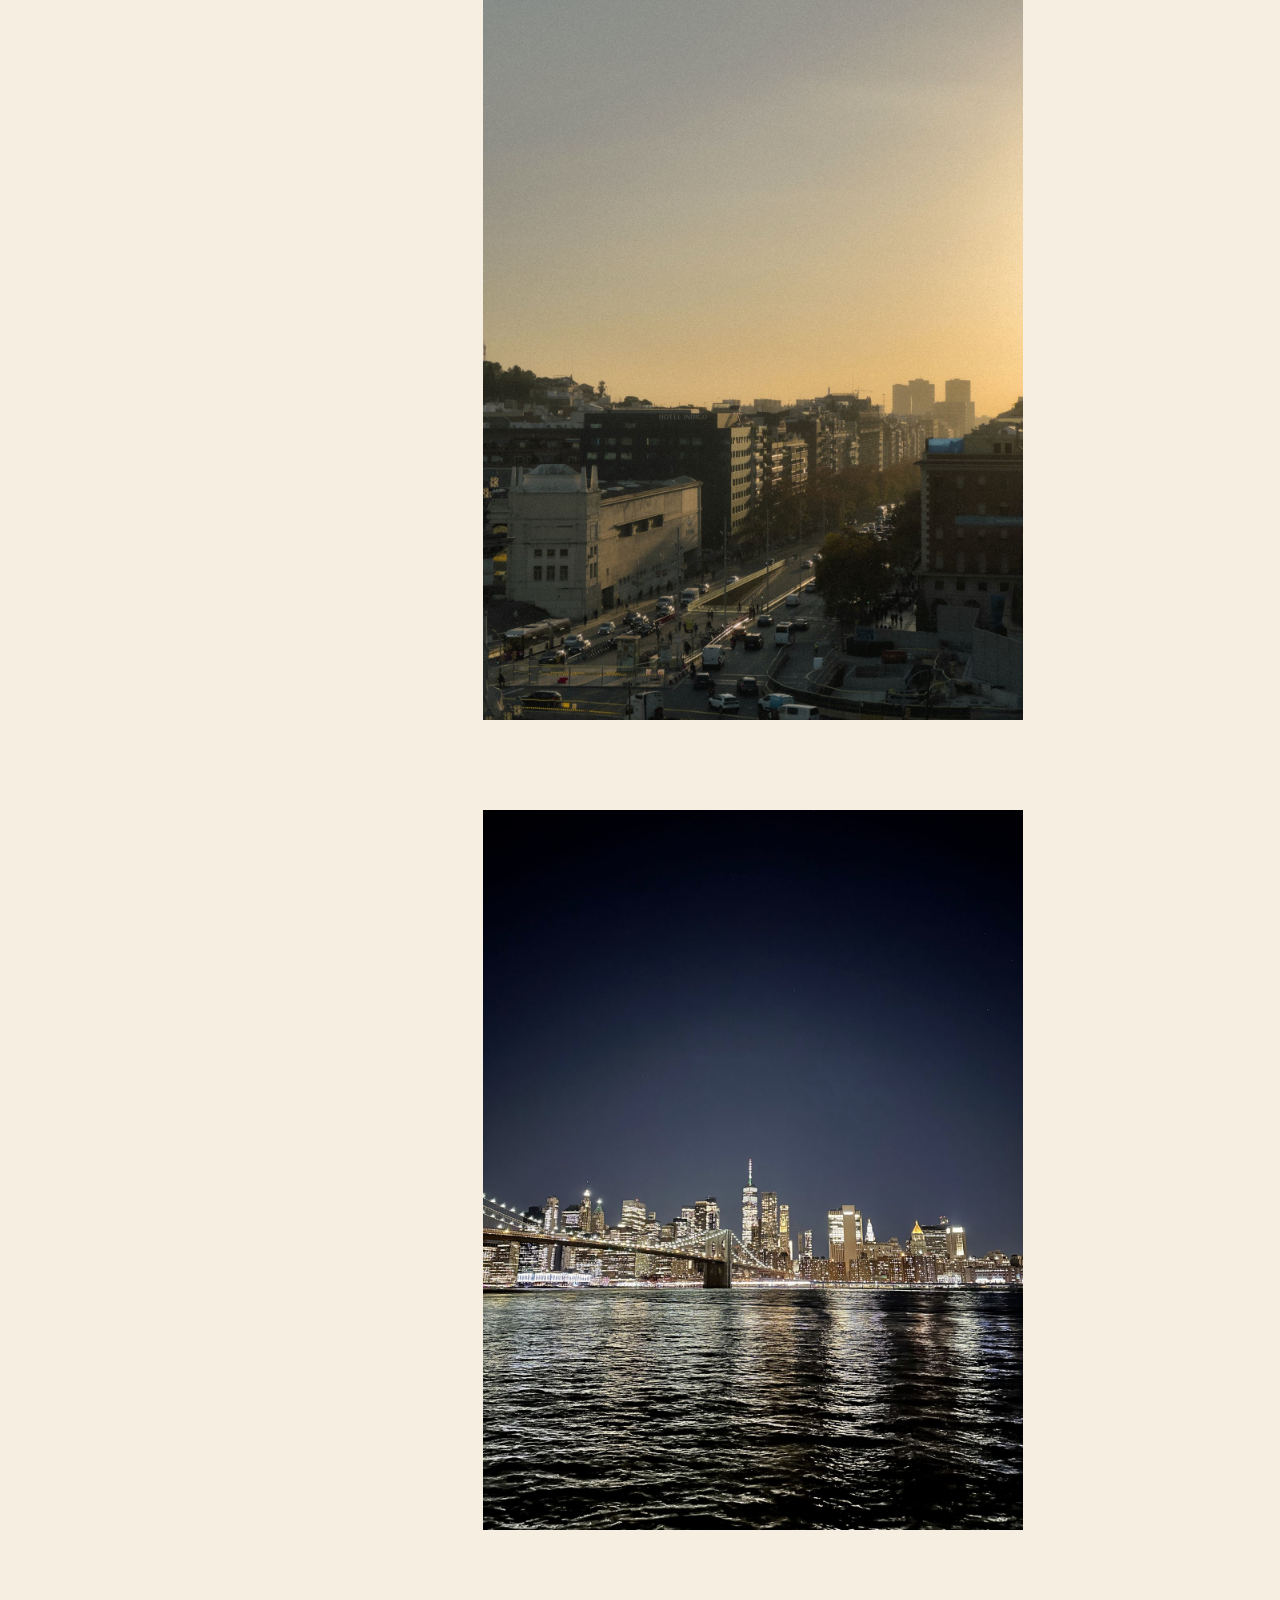
==== commit 01ee52b9: "Add photography photos; temporarily hide Portfolio from nav Photography page now shows the real phot" ====
--- a/photography.html
+++ b/photography.html
@@ -38,7 +38,6 @@
 
                 <nav class="site-nav">
                     <a href="index.html">About</a>
-                    <a href="portfolio.html">Portfolio</a>
                     <a href="photography.html" class="active">Photography</a>
                 </nav>
 
@@ -51,31 +50,111 @@
             <section class="photo-list">
 
                 <div class="photo-block">
-
-                    <img
-                        src="Photo.jpg"
-                        alt="Photo placeholder one"
-                        class="photo-image"
-                    >
-
-                    <p class="photo-caption">
-                        Caption placeholder — replace with the photo's title, location, or date.
-                    </p>
-
+                    <img src="images/photography/IMG_1057.jpg" alt="Photograph" class="photo-image">
                 </div>
 
                 <div class="photo-block">
+                    <img src="images/photography/IMG_2593.jpg" alt="Photograph" class="photo-image">
+                </div>
 
-                    <img
-                        src="Photo.jpg"
-                        alt="Photo placeholder two"
-                        class="photo-image"
-                    >
+                <div class="photo-block">
+                    <img src="images/photography/IMG_2677.jpg" alt="Photograph" class="photo-image">
+                </div>
 
-                    <p class="photo-caption">
-                        Caption placeholder — replace with the photo's title, location, or date.
-                    </p>
+                <div class="photo-block">
+                    <img src="images/photography/IMG_3701.jpg" alt="Photograph" class="photo-image">
+                </div>
 
+                <div class="photo-block">
+                    <img src="images/photography/IMG_3818.jpg" alt="Photograph" class="photo-image">
+                </div>
+
+                <div class="photo-block">
+                    <img src="images/photography/IMG_3868.jpg" alt="Photograph" class="photo-image">
+                </div>
+
+                <div class="photo-block">
+                    <img src="images/photography/IMG_3985-2.jpg" alt="Photograph" class="photo-image">
+                </div>
+
+                <div class="photo-block">
+                    <img src="images/photography/IMG_5144.jpg" alt="Photograph" class="photo-image">
+                </div>
+
+                <div class="photo-block">
+                    <img src="images/photography/IMG_5835.jpg" alt="Photograph" class="photo-image">
+                </div>
+
+                <div class="photo-block">
+                    <img src="images/photography/IMG_7020.jpg" alt="Photograph" class="photo-image">
+                </div>
+
+                <div class="photo-block">
+                    <img src="images/photography/IMG_7097.jpg" alt="Photograph" class="photo-image">
+                </div>
+
+                <div class="photo-block">
+                    <img src="images/photography/IMG_7122.jpg" alt="Photograph" class="photo-image">
+                </div>
+
+                <div class="photo-block">
+                    <img src="images/photography/IMG_7149.jpg" alt="Photograph" class="photo-image">
+                </div>
+
+                <div class="photo-block">
+                    <img src="images/photography/IMG_7354.jpg" alt="Photograph" class="photo-image">
+                </div>
+
+                <div class="photo-block">
+                    <img src="images/photography/IMG_8155.jpg" alt="Photograph" class="photo-image">
+                </div>
+
+                <div class="photo-block">
+                    <img src="images/photography/IMG_8440.jpg" alt="Photograph" class="photo-image">
+                </div>
+
+                <div class="photo-block">
+                    <img src="images/photography/IMG_8585.jpg" alt="Photograph" class="photo-image">
+                </div>
+
+                <div class="photo-block">
+                    <img src="images/photography/IMG_8592.jpg" alt="Photograph" class="photo-image">
+                </div>
+
+                <div class="photo-block">
+                    <img src="images/photography/IMG_8683.jpg" alt="Photograph" class="photo-image">
+                </div>
+
+                <div class="photo-block">
+                    <img src="images/photography/IMG_8704.jpg" alt="Photograph" class="photo-image">
+                </div>
+
+                <div class="photo-block">
+                    <img src="images/photography/IMG_8762.jpg" alt="Photograph" class="photo-image">
+                </div>
+
+                <div class="photo-block">
+                    <img src="images/photography/IMG_9068.jpg" alt="Photograph" class="photo-image">
+                </div>
+
+                <div class="photo-block">
+                    <img src="images/photography/IMG_9374.jpg" alt="Photograph" class="photo-image">
+                </div>
+
+                <div class="photo-block">
+                    <img src="images/photography/IMG_9443.jpg" alt="Photograph" class="photo-image">
+                </div>
+
+                <div class="photo-block">
+                    <img src="images/photography/IMG_9484.jpg" alt="Photograph" class="photo-image">
+                </div>
+
+                <div class="photo-block">
+                    <img src="images/photography/IMG_9509.jpg" alt="Photograph" class="photo-image">
+                </div>
+
+                <div class="photo-block">
+                    <img src="images/photography/_MG_6645.jpg" alt="Photograph" class="photo-image">
                 </div>
 
             </section>
--- a/style.css
+++ b/style.css
@@ -392,13 +392,16 @@
 
 
 .photo-image {
+    /* Most of these are portrait-orientation shots, so scale
+       to fit within the column/viewport without cropping —
+       whichever of width or height binds first wins */
     display: block;
 
-    width: 100%;
-
+    width: auto;
+    max-width: 100%;
+
+    height: auto;
     max-height: 80vh;
-
-    object-fit: cover;
 
     filter: sepia(8%);
 }
